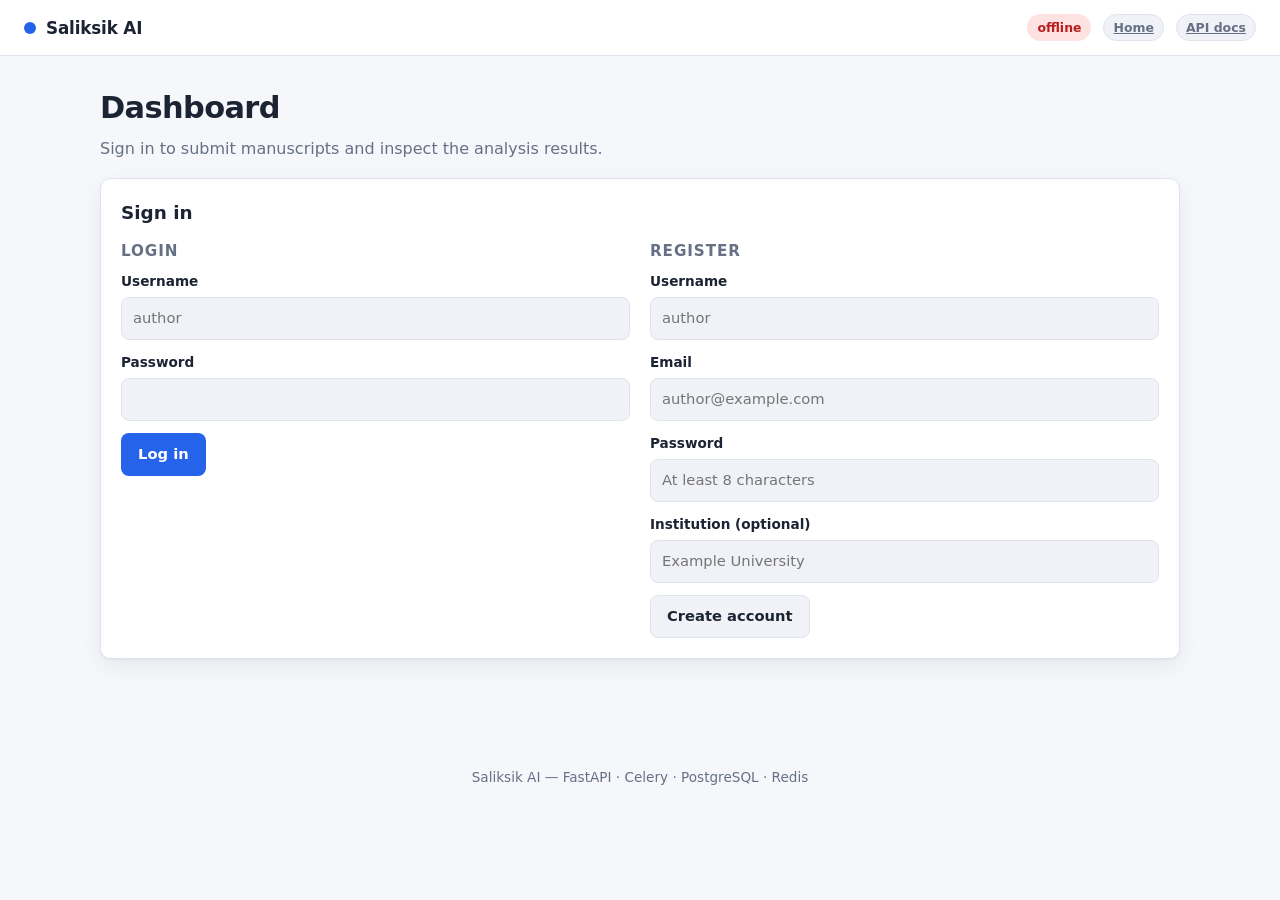
==== static/dashboard.html @ 8fa2d538 "Add the bundled web interface - The static/ directory was excluded by a leftover Django rule in .git" ====
<!DOCTYPE html>
<html lang="en">
  <head>
    <meta charset="utf-8" />
    <meta name="viewport" content="width=device-width, initial-scale=1" />
    <title>Saliksik AI — dashboard</title>
    <link rel="stylesheet" href="/static/style.css" />
  </head>
  <body>
    <header class="topbar">
      <div class="brand"><span class="dot"></span> Saliksik AI</div>
      <div class="topbar-actions">
        <span id="health-badge" class="badge">checking…</span>
        <span id="user-badge" class="badge hidden"></span>
        <button id="logout-btn" class="secondary hidden">Log out</button>
        <a class="badge" href="/">Home</a>
        <a class="badge" href="/docs">API docs</a>
      </div>
    </header>

    <main>
      <h1>Dashboard</h1>
      <p class="lead">Sign in to submit manuscripts and inspect the analysis results.</p>

      <!-- Authentication -->
      <section class="card" id="auth-card">
        <h2>Sign in</h2>
        <div id="auth-alert" class="alert"></div>
        <div class="grid two">
          <div>
            <h3>Login</h3>
            <div class="field">
              <label for="login-username">Username</label>
              <input id="login-username" autocomplete="username" placeholder="author" />
            </div>
            <div class="field">
              <label for="login-password">Password</label>
              <input id="login-password" type="password" autocomplete="current-password" />
            </div>
            <button id="login-btn">Log in</button>
          </div>
          <div>
            <h3>Register</h3>
            <div class="field">
              <label for="register-username">Username</label>
              <input id="register-username" autocomplete="username" placeholder="author" />
            </div>
            <div class="field">
              <label for="register-email">Email</label>
              <input id="register-email" type="email" autocomplete="email" placeholder="author@example.com" />
            </div>
            <div class="field">
              <label for="register-password">Password</label>
              <input id="register-password" type="password" autocomplete="new-password" placeholder="At least 8 characters" />
            </div>
            <div class="field">
              <label for="register-institution">Institution (optional)</label>
              <input id="register-institution" placeholder="Example University" />
            </div>
            <button id="register-btn" class="secondary">Create account</button>
          </div>
        </div>
      </section>

      <!-- Analysis -->
      <section class="card hidden" id="analysis-card">
        <h2>Submit a manuscript</h2>
        <div id="analysis-alert" class="alert"></div>
        <div class="field">
          <label for="manuscript-text">Manuscript text</label>
          <textarea
            id="manuscript-text"
            placeholder="Paste the manuscript text here (at least 50 characters)…"
          ></textarea>
        </div>
        <div class="field">
          <label for="manuscript-file">…or upload a PDF (optional)</label>
          <input id="manuscript-file" type="file" accept="application/pdf" />
        </div>
        <div class="row">
          <button id="submit-btn">Submit for pre-review</button>
          <span id="task-status" class="badge">idle</span>
        </div>

        <div id="result-area" class="hidden" style="margin-top: 18px">
          <h3>Result</h3>
          <div class="metrics" id="result-metrics"></div>
          <h3 style="margin-top: 16px">Summary</h3>
          <p id="result-summary"></p>
          <h3 style="margin-top: 16px">Keywords</h3>
          <div id="result-keywords"></div>
          <div id="result-language" style="margin-top: 16px"></div>
          <div id="result-plagiarism" style="margin-top: 16px"></div>
          <div id="result-citations" style="margin-top: 16px"></div>
          <div id="result-reviewers" style="margin-top: 16px"></div>
        </div>
      </section>

      <!-- History -->
      <section class="card hidden" id="history-card">
        <div class="row" style="justify-content: space-between">
          <h2>Analysis history</h2>
          <div class="row">
            <button id="history-refresh" class="secondary">Refresh</button>
            <button id="history-prev" class="secondary">Previous</button>
            <button id="history-next" class="secondary">Next</button>
          </div>
        </div>
        <div id="history-alert" class="alert"></div>
        <div id="history-body"></div>
      </section>

      <!-- Reviewer profile -->
      <section class="card hidden" id="reviewer-card">
        <h2>Reviewer profile</h2>
        <div id="reviewer-alert" class="alert"></div>
        <div class="grid two">
          <div>
            <div class="field">
              <label for="reviewer-keywords">Expertise keywords (comma separated)</label>
              <input id="reviewer-keywords" placeholder="machine learning, bioinformatics" />
            </div>
            <div class="field">
              <label for="reviewer-description">Expertise description</label>
              <textarea id="reviewer-description" placeholder="What do you review?"></textarea>
            </div>
          </div>
          <div>
            <div class="field">
              <label for="reviewer-institution">Institution</label>
              <input id="reviewer-institution" />
            </div>
            <div class="field">
              <label for="reviewer-department">Department</label>
              <input id="reviewer-department" />
            </div>
            <div class="field">
              <label for="reviewer-orcid">ORCID (optional)</label>
              <input id="reviewer-orcid" placeholder="0000-0000-0000-0000" />
            </div>
            <div class="field">
              <label for="reviewer-max">Maximum assignments</label>
              <input id="reviewer-max" type="number" min="1" max="20" value="5" />
            </div>
          </div>
        </div>
        <div class="row">
          <button id="reviewer-save">Save profile</button>
          <span id="reviewer-state" class="badge">no profile</span>
        </div>
      </section>

      <!-- Citations & plagiarism -->
      <section class="card hidden" id="tools-card">
        <h2>Citation analysis & plagiarism index</h2>
        <div id="tools-alert" class="alert"></div>
        <div class="field">
          <label for="citation-text">Manuscript text (including the reference list)</label>
          <textarea id="citation-text" placeholder="Paste at least 100 characters…"></textarea>
        </div>
        <div class="row">
          <button id="citation-btn">Analyse citations</button>
          <button id="plagiarism-btn" class="secondary">Check plagiarism</button>
          <button id="stats-btn" class="secondary">Index statistics</button>
        </div>
        <div id="tools-output" style="margin-top: 16px"></div>
      </section>
    </main>

    <footer>Saliksik AI — FastAPI · Celery · PostgreSQL · Redis</footer>

    <script src="/static/app.js"></script>
  </body>
</html>
---- static/style.css ----
:root {
  --bg: #f6f7fb;
  --surface: #ffffff;
  --surface-alt: #f0f2f8;
  --border: #dfe3ee;
  --text: #1c2333;
  --muted: #667085;
  --primary: #2563eb;
  --primary-dark: #1d4ed8;
  --success: #15803d;
  --success-bg: #dcfce7;
  --warning: #b45309;
  --warning-bg: #fef3c7;
  --danger: #b91c1c;
  --danger-bg: #fee2e2;
  --radius: 10px;
  --shadow: 0 1px 2px rgba(16, 24, 40, 0.06), 0 8px 24px rgba(16, 24, 40, 0.06);
  --mono: ui-monospace, SFMono-Regular, "SF Mono", Menlo, Consolas, monospace;
}

@media (prefers-color-scheme: dark) {
  :root {
    --bg: #0f1420;
    --surface: #171d2b;
    --surface-alt: #1f2635;
    --border: #2b3446;
    --text: #e8ecf5;
    --muted: #97a1b5;
    --primary: #60a5fa;
    --primary-dark: #3b82f6;
    --success: #4ade80;
    --success-bg: #14331f;
    --warning: #fbbf24;
    --warning-bg: #3a2c0c;
    --danger: #f87171;
    --danger-bg: #3a1616;
    --shadow: 0 1px 2px rgba(0, 0, 0, 0.4), 0 8px 24px rgba(0, 0, 0, 0.35);
  }
}

* {
  box-sizing: border-box;
}

body {
  margin: 0;
  font-family: system-ui, -apple-system, "Segoe UI", Roboto, Helvetica, Arial, sans-serif;
  background: var(--bg);
  color: var(--text);
  line-height: 1.55;
}

a {
  color: var(--primary);
}

header.topbar {
  display: flex;
  align-items: center;
  justify-content: space-between;
  gap: 16px;
  padding: 14px 24px;
  background: var(--surface);
  border-bottom: 1px solid var(--border);
  position: sticky;
  top: 0;
  z-index: 10;
}

.brand {
  display: flex;
  align-items: center;
  gap: 10px;
  font-weight: 700;
  font-size: 1.05rem;
  letter-spacing: -0.01em;
}

.brand .dot {
  width: 12px;
  height: 12px;
  border-radius: 50%;
  background: var(--primary);
}

.topbar-actions {
  display: flex;
  align-items: center;
  gap: 12px;
  font-size: 0.9rem;
}

main {
  max-width: 1120px;
  margin: 0 auto;
  padding: 28px 20px 64px;
}

h1 {
  font-size: 1.9rem;
  letter-spacing: -0.02em;
  margin: 0 0 6px;
}

h2 {
  font-size: 1.15rem;
  margin: 0 0 12px;
}

h3 {
  font-size: 0.95rem;
  text-transform: uppercase;
  letter-spacing: 0.06em;
  color: var(--muted);
  margin: 0 0 8px;
}

p.lead {
  color: var(--muted);
  margin-top: 0;
}

.card {
  background: var(--surface);
  border: 1px solid var(--border);
  border-radius: var(--radius);
  box-shadow: var(--shadow);
  padding: 20px;
  margin-bottom: 20px;
}

.grid {
  display: grid;
  gap: 20px;
}

.grid.two {
  grid-template-columns: repeat(auto-fit, minmax(320px, 1fr));
}

label {
  display: block;
  font-size: 0.85rem;
  font-weight: 600;
  margin-bottom: 5px;
}

input,
textarea,
select {
  width: 100%;
  padding: 9px 11px;
  border: 1px solid var(--border);
  border-radius: 8px;
  background: var(--surface-alt);
  color: var(--text);
  font: inherit;
  font-size: 0.92rem;
}

textarea {
  min-height: 150px;
  resize: vertical;
  font-family: inherit;
}

input:focus,
textarea:focus,
select:focus {
  outline: 2px solid var(--primary);
  outline-offset: 1px;
}

.field {
  margin-bottom: 12px;
}

.row {
  display: flex;
  gap: 10px;
  flex-wrap: wrap;
  align-items: center;
}

button {
  padding: 9px 16px;
  border-radius: 8px;
  border: 1px solid transparent;
  background: var(--primary);
  color: #fff;
  font: inherit;
  font-size: 0.92rem;
  font-weight: 600;
  cursor: pointer;
}

button:hover:not(:disabled) {
  background: var(--primary-dark);
}

button.secondary {
  background: var(--surface-alt);
  color: var(--text);
  border-color: var(--border);
}

button.secondary:hover:not(:disabled) {
  background: var(--border);
}

button:disabled {
  opacity: 0.55;
  cursor: not-allowed;
}

.badge {
  display: inline-flex;
  align-items: center;
  gap: 6px;
  padding: 3px 9px;
  border-radius: 999px;
  font-size: 0.78rem;
  font-weight: 600;
  background: var(--surface-alt);
  color: var(--muted);
  border: 1px solid var(--border);
}

.badge.ok {
  background: var(--success-bg);
  color: var(--success);
  border-color: transparent;
}

.badge.warn {
  background: var(--warning-bg);
  color: var(--warning);
  border-color: transparent;
}

.badge.bad {
  background: var(--danger-bg);
  color: var(--danger);
  border-color: transparent;
}

.alert {
  padding: 10px 12px;
  border-radius: 8px;
  font-size: 0.9rem;
  margin-bottom: 12px;
  display: none;
}

.alert.show {
  display: block;
}

.alert.error {
  background: var(--danger-bg);
  color: var(--danger);
}

.alert.info {
  background: var(--surface-alt);
  color: var(--text);
}

.alert.success {
  background: var(--success-bg);
  color: var(--success);
}

table {
  width: 100%;
  border-collapse: collapse;
  font-size: 0.9rem;
}

th,
td {
  text-align: left;
  padding: 9px 10px;
  border-bottom: 1px solid var(--border);
}

th {
  color: var(--muted);
  font-size: 0.78rem;
  text-transform: uppercase;
  letter-spacing: 0.05em;
}

.tag {
  display: inline-block;
  padding: 2px 8px;
  margin: 0 4px 4px 0;
  border-radius: 999px;
  background: var(--surface-alt);
  border: 1px solid var(--border);
  font-size: 0.8rem;
}

.metrics {
  display: grid;
  grid-template-columns: repeat(auto-fit, minmax(130px, 1fr));
  gap: 10px;
}

.metric {
  background: var(--surface-alt);
  border: 1px solid var(--border);
  border-radius: 8px;
  padding: 10px 12px;
}

.metric .value {
  font-size: 1.25rem;
  font-weight: 700;
}

.metric .label {
  font-size: 0.75rem;
  color: var(--muted);
  text-transform: uppercase;
  letter-spacing: 0.05em;
}

pre.output {
  background: var(--surface-alt);
  border: 1px solid var(--border);
  border-radius: 8px;
  padding: 12px;
  overflow: auto;
  max-height: 340px;
  font-family: var(--mono);
  font-size: 0.82rem;
}

.muted {
  color: var(--muted);
}

.small {
  font-size: 0.85rem;
}

.hidden {
  display: none !important;
}

footer {
  text-align: center;
  color: var(--muted);
  font-size: 0.85rem;
  padding: 24px;
}

.hero {
  text-align: center;
  padding: 48px 16px 28px;
}

.hero h1 {
  font-size: 2.4rem;
}

.feature-grid {
  display: grid;
  grid-template-columns: repeat(auto-fit, minmax(240px, 1fr));
  gap: 16px;
}

.feature {
  background: var(--surface);
  border: 1px solid var(--border);
  border-radius: var(--radius);
  padding: 16px;
  box-shadow: var(--shadow);
}

.feature h3 {
  color: var(--text);
  text-transform: none;
  letter-spacing: 0;
  font-size: 1rem;
}

.feature p {
  color: var(--muted);
  font-size: 0.9rem;
  margin-bottom: 0;
}
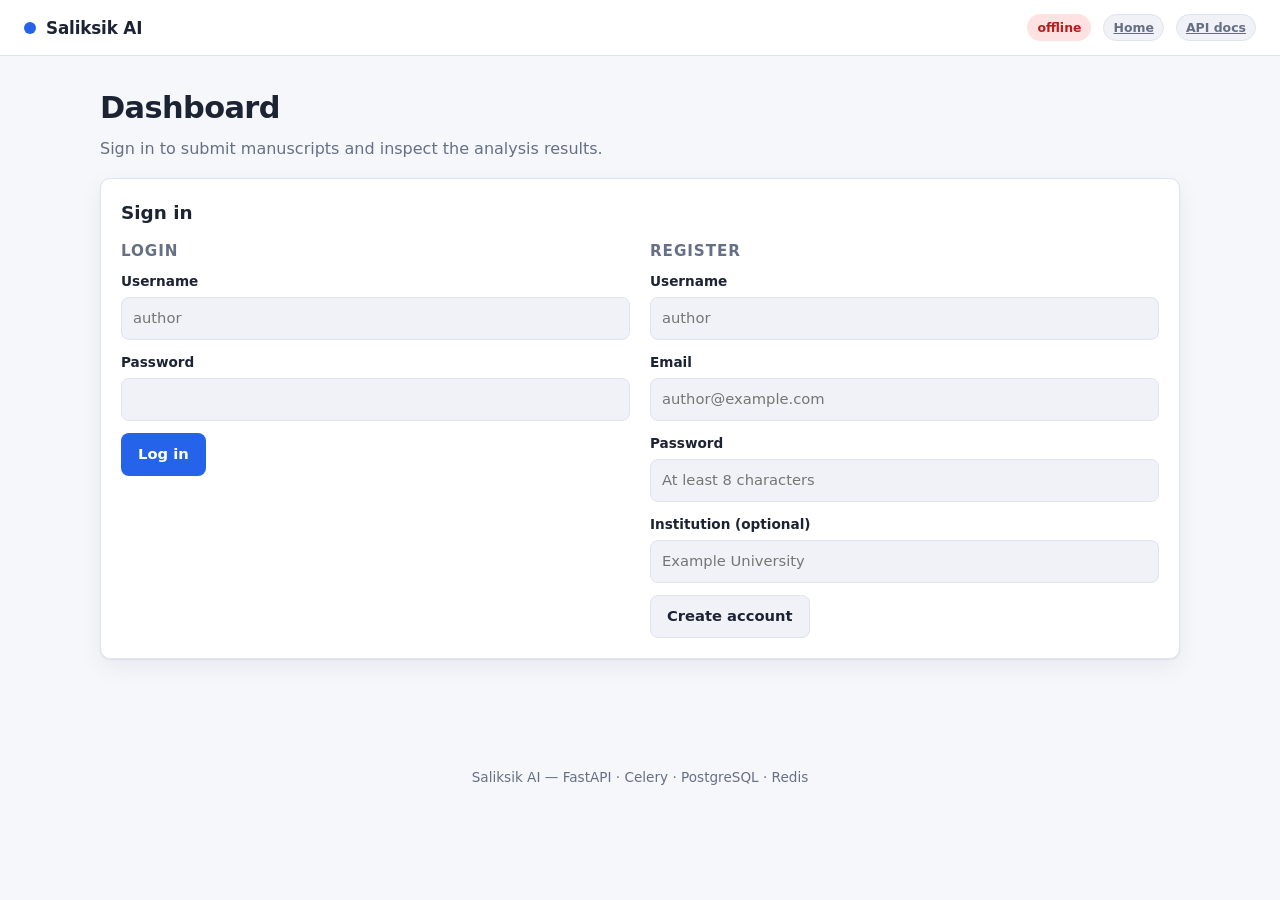
==== commit cbbba282: "Add an administration view to the dashboard The dashboard now shows an administration card for accou" ====
--- a/static/dashboard.html
+++ b/static/dashboard.html
@@ -165,6 +165,34 @@
         </div>
         <div id="tools-output" style="margin-top: 16px"></div>
       </section>
+
+      <!-- Administration -->
+      <section class="card hidden" id="admin-card">
+        <h2>Administration</h2>
+        <div id="admin-alert" class="alert"></div>
+        <div class="metrics" id="admin-stats"></div>
+        <h3 style="margin-top: 18px">Users</h3>
+        <div class="row" style="margin-bottom: 10px">
+          <input id="admin-search" placeholder="Search username or email" style="max-width: 260px" />
+          <select id="admin-role" style="max-width: 160px">
+            <option value="">All roles</option>
+            <option value="user">user</option>
+            <option value="editor">editor</option>
+            <option value="admin">admin</option>
+          </select>
+          <select id="admin-active" style="max-width: 160px">
+            <option value="">Any status</option>
+            <option value="true">active</option>
+            <option value="false">inactive</option>
+          </select>
+          <button id="admin-refresh" class="secondary">Refresh</button>
+        </div>
+        <div id="admin-users"></div>
+        <div class="row" style="margin-top: 10px">
+          <button id="admin-prev" class="secondary">Previous</button>
+          <button id="admin-next" class="secondary">Next</button>
+        </div>
+      </section>
     </main>
 
     <footer>Saliksik AI — FastAPI · Celery · PostgreSQL · Redis</footer>
